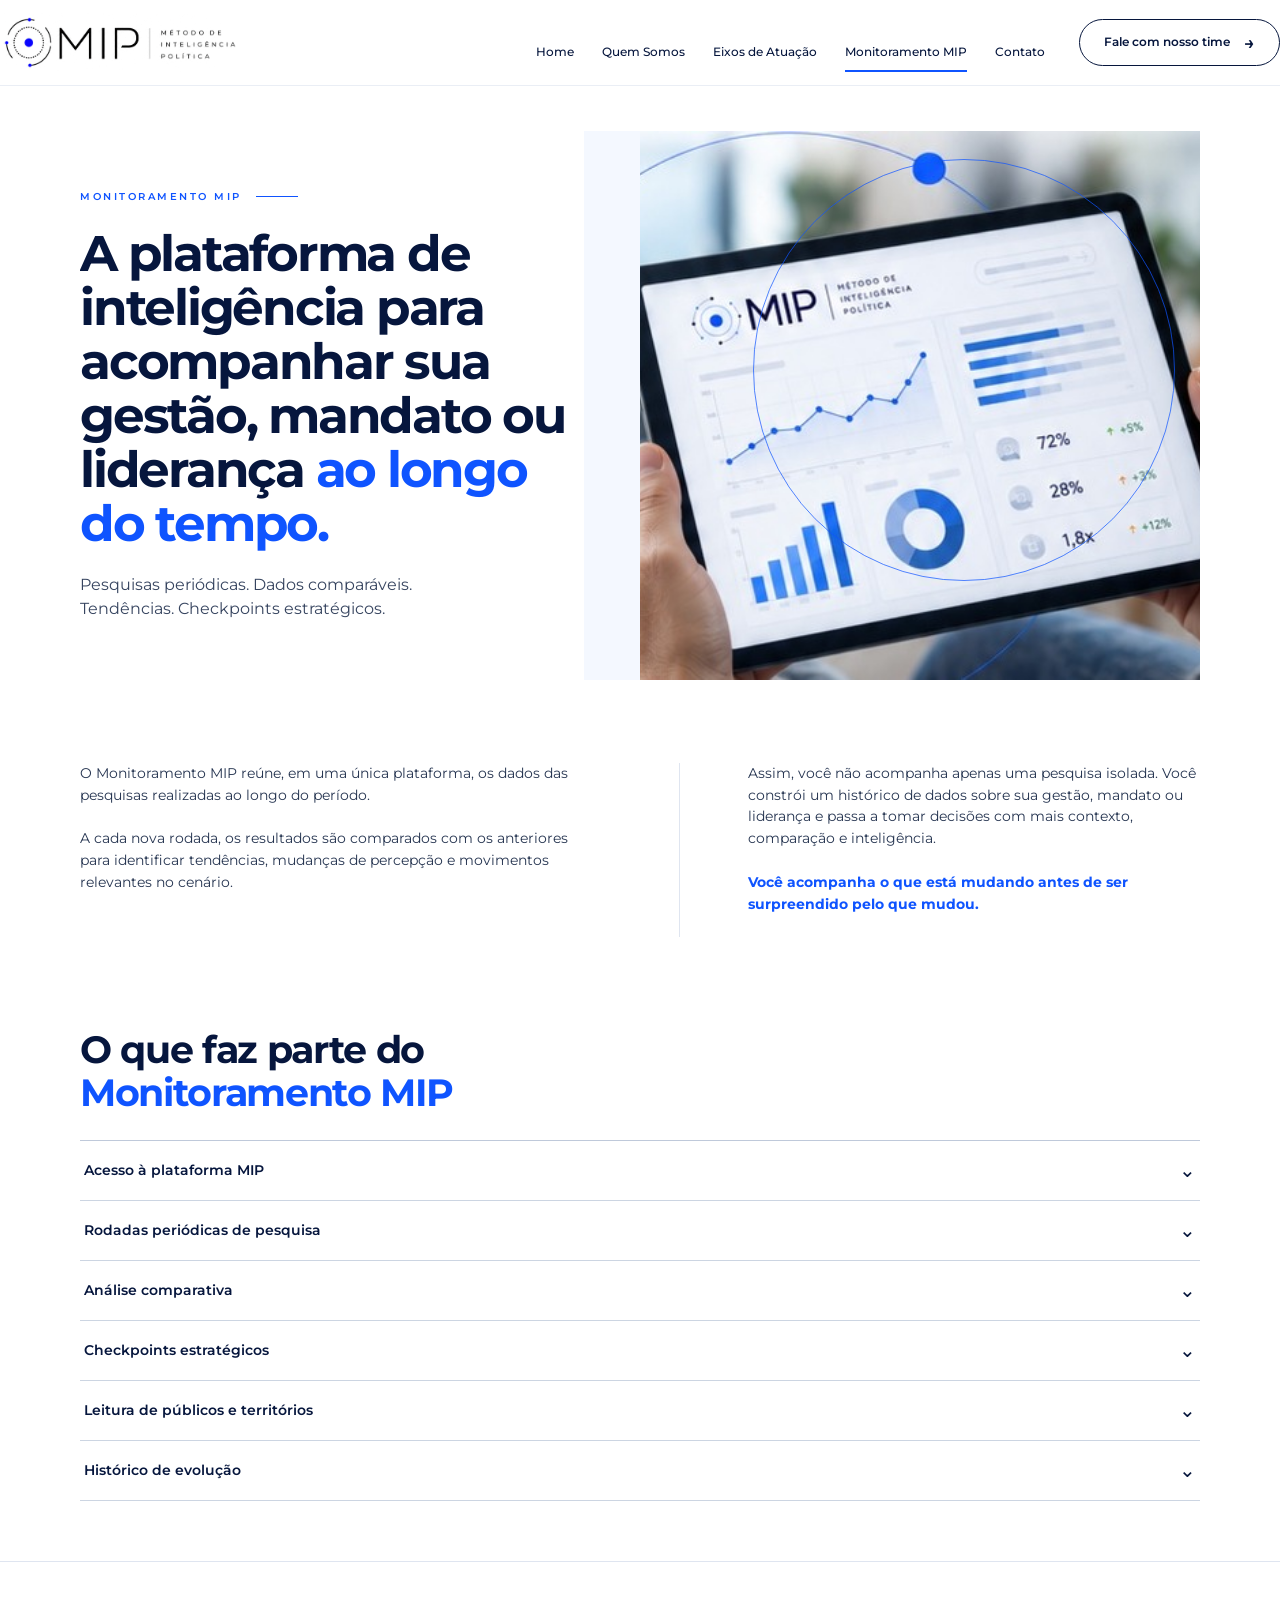
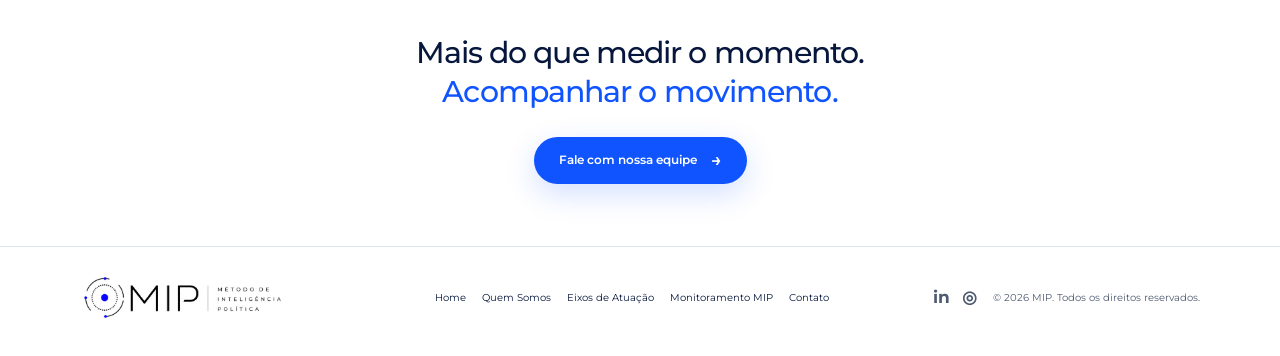
==== monitoramento.html @ 914e82f8 "Site MIP — versão inicial para GitHub Pages Co-Authored-By: Claude Sonnet 5 <noreply@anthropic.com>" ====
<!doctype html><html lang="pt-BR"><head><meta charset="utf-8"><meta name="viewport" content="width=device-width,initial-scale=1"><title>Monitoramento MIP</title><meta name="description" content="A plataforma de inteligência para acompanhar sua gestão, mandato ou liderança ao longo do tempo."><link rel="stylesheet" href="./assets/css/styles.css"></head><body class="internal-page">
<header class="site-header"><div class="container header-inner"><a class="brand" href="./index.html"><img src="./assets/img/logo-mip.png" alt="MIP — Método de Inteligência Política"></a><nav class="site-nav"><a href="./index.html">Home</a><a href="./quem-somos.html">Quem Somos</a><a href="./eixos.html">Eixos de Atuação</a><a class="active" href="./monitoramento.html">Monitoramento MIP</a><a href="#" data-contact>Contato</a></nav><button class="btn btn-outline nav-contact" data-contact>Fale com nosso time <span class="arrow">→</span></button><button class="mobile-toggle">☰</button></div></header>
<main><section class="monitor-hero"><div class="container monitor-shell reveal"><div class="monitor-copy"><p class="eyebrow">Monitoramento MIP</p><h1>A plataforma de inteligência para acompanhar sua gestão, mandato ou liderança <span class="blue">ao longo do tempo.</span></h1><p class="monitor-sub">Pesquisas periódicas. Dados comparáveis.<br>Tendências. Checkpoints estratégicos.</p></div><div class="monitor-visual"><img src="./assets/img/monitor-tablet.jpg" alt="Tablet com dashboards do Monitoramento MIP"></div></div></section>
<section><div class="container monitor-intro reveal"><div><p>O Monitoramento MIP reúne, em uma única plataforma, os dados das pesquisas realizadas ao longo do período.</p><p>A cada nova rodada, os resultados são comparados com os anteriores para identificar tendências, mudanças de percepção e movimentos relevantes no cenário.</p></div><div><p>Assim, você não acompanha apenas uma pesquisa isolada. Você constrói um histórico de dados sobre sua gestão, mandato ou liderança e passa a tomar decisões com mais contexto, comparação e inteligência.</p><p><strong>Você acompanha o que está mudando antes de ser surpreendido pelo que mudou.</strong></p></div></div></section>
<section class="monitor-parts"><div class="container reveal"><h2>O que faz parte do<br><span class="blue">Monitoramento MIP</span></h2><div class="accordion"><details><summary>Acesso à plataforma MIP</summary><div class="accordion-body">Um ambiente exclusivo para acompanhar os dados, comparações e a evolução dos principais indicadores ao longo do tempo.</div></details><details><summary>Rodadas periódicas de pesquisa</summary><div class="accordion-body">Pesquisas realizadas conforme a periodicidade definida em cada projeto, criando uma base contínua de comparação e acompanhamento.</div></details><details><summary>Análise comparativa</summary><div class="accordion-body">Cada nova rodada é comparada com os resultados anteriores para identificar tendências, avanços, recuos e mudanças de percepção.</div></details><details><summary>Checkpoints estratégicos</summary><div class="accordion-body">Reuniões periódicas com nossa equipe para apresentar os principais movimentos identificados, discutir os resultados e apoiar decisões e ajustes de estratégia.</div></details><details><summary>Leitura de públicos e territórios</summary><div class="accordion-body">Acompanhamento das diferenças de percepção entre regiões, segmentos e públicos, permitindo identificar forças, fragilidades e oportunidades.</div></details><details><summary>Histórico de evolução</summary><div class="accordion-body">Uma visão acumulada do cenário, que permite compreender não apenas como está hoje, mas como a percepção vem se transformando ao longo do tempo.</div></details></div></div></section>
<section class="final-cta"><div class="container"><h2>Mais do que medir o momento.<br><span class="blue">Acompanhar o movimento.</span></h2><button class="btn btn-primary" data-contact>Fale com nossa equipe <span class="arrow">→</span></button></div></section></main>
<footer class="site-footer"><div class="container footer-inner"><a class="brand" href="./index.html"><img src="./assets/img/logo-mip.png" alt="MIP"></a><nav class="footer-nav"><a href="./index.html">Home</a><a href="./quem-somos.html">Quem Somos</a><a href="./eixos.html">Eixos de Atuação</a><a href="./monitoramento.html">Monitoramento MIP</a><a href="#" data-contact>Contato</a></nav><div class="footer-meta"><div class="socials"><a href="#">in</a><a href="#">◎</a></div><span>© 2026 MIP. Todos os direitos reservados.</span></div></div></footer>
<div class="modal" id="contactModal" aria-hidden="true"><div class="modal-card"><button class="modal-close">×</button><h2>Fale com nosso time</h2><p>Conte brevemente o que você precisa. Nossa equipe entra em contato.</p><form class="contact-form" action="https://formsubmit.co/agencia@comc.online" method="POST" target="form-submit-frame"><input type="hidden" name="_subject" value="Novo contato pelo site MIP"><input type="hidden" name="_captcha" value="false"><input type="hidden" name="_template" value="table"><div class="field"><label>Nome</label><input name="nome" required></div><div class="field"><label>E-mail</label><input type="email" name="email" required></div><div class="field"><label>Telefone</label><input name="telefone" required></div><div class="field"><label>Mensagem</label><textarea name="mensagem" required></textarea></div><button class="btn btn-primary" type="submit">Enviar mensagem →</button><div class="form-success">Mensagem enviada. Obrigado pelo contato.</div></form><iframe name="form-submit-frame" hidden></iframe></div></div><script src="./assets/js/site.js"></script></body></html>
---- assets/css/styles.css ----
@import url('https://fonts.googleapis.com/css2?family=Montserrat:wght@400;500;600;700&display=swap');

:root{
  --blue:#0f54ff;
  --blue2:#1d68ff;
  --ink:#06163d;
  --navy:#03172a;
  --muted:#44506a;
  --line:#dfe5f0;
  --paper:#ffffff;
  --soft:#f7f9fc;
  --radius:24px;
  --max:1120px;
  --shadow:0 28px 80px rgba(5,22,61,.12);
}
*{box-sizing:border-box}
html{scroll-behavior:smooth}
body{margin:0;font-family:'Montserrat',Arial,sans-serif;color:var(--ink);background:#fff;line-height:1.55;-webkit-font-smoothing:antialiased}
a{color:inherit;text-decoration:none}
button,input,textarea{font:inherit}
img{max-width:100%;display:block}
.container{width:min(var(--max),calc(100% - 56px));margin-inline:auto}
.site-header{height:86px;display:flex;align-items:center;background:#fff;position:sticky;top:0;z-index:50;border-bottom:1px solid rgba(223,229,240,.65)}
.header-inner{display:flex;align-items:center;gap:34px;width:100%}
.brand{display:inline-flex;align-items:center;flex:0 0 auto}
.brand img{width:240px;height:auto}
.site-nav{display:flex;align-items:center;justify-content:center;gap:28px;margin-left:auto}
.site-nav a,.nav-contact{font-size:12px;font-weight:500;white-space:nowrap}
.site-nav a{padding:30px 0 9px;border-bottom:2px solid transparent}
.site-nav a:hover,.site-nav a.active{border-bottom-color:var(--blue)}
.btn{display:inline-flex;align-items:center;justify-content:center;gap:14px;border:1px solid transparent;border-radius:999px;padding:13px 24px;font-size:12px;font-weight:600;cursor:pointer;transition:.22s ease;background:none}
.btn-primary{background:var(--blue);color:#fff;box-shadow:0 10px 30px rgba(15,84,255,.18)}
.btn-primary:hover{transform:translateY(-2px);background:#074be9}
.btn-outline{border-color:var(--ink);color:var(--ink)}
.btn-outline:hover{border-color:var(--blue);color:var(--blue)}
.btn-light{border-color:rgba(255,255,255,.7);color:#fff}
.arrow{font-size:18px;line-height:1}
.eyebrow{display:flex;align-items:center;gap:14px;text-transform:uppercase;letter-spacing:.25em;font-weight:600;font-size:10px;color:var(--blue);margin:0 0 22px}
.eyebrow:after{content:'';width:42px;height:1px;background:var(--blue)}
.display{font-size:clamp(42px,5vw,68px);line-height:1.05;letter-spacing:-.045em;margin:0;font-weight:700}
.display .blue,.blue{color:var(--blue)}
.lead{font-size:17px;color:var(--muted);max-width:650px}
.copy{font-size:15px;color:#263551}
.copy p{margin:0 0 22px}
.section{padding:92px 0}
.section-tight{padding:58px 0}
.rule{border-top:1px solid var(--line)}
.reveal{opacity:0;transform:translateY(18px);transition:opacity .65s ease,transform .65s ease}
.reveal.visible{opacity:1;transform:none}

/* shared footer + CTA */
.final-cta{padding:72px 0 62px;border-top:1px solid var(--line);text-align:center}
.final-cta h2{margin:0 0 26px;font-size:30px;line-height:1.28;font-weight:500;letter-spacing:-.03em}
.site-footer{border-top:1px solid var(--line);padding:26px 0 34px}
.footer-inner{display:grid;grid-template-columns:250px 1fr auto;gap:28px;align-items:center}
.footer-inner .brand img{width:205px}
.footer-nav{display:flex;gap:16px;justify-content:center;flex-wrap:wrap;font-size:10px}
.footer-meta{display:flex;align-items:center;gap:16px;font-size:10px;color:#4e5a70}
.socials{display:flex;gap:12px}
.socials a{font-weight:700;font-size:17px}

/* Home */
.home-header{background:transparent;border-bottom-color:rgba(255,255,255,.15);position:absolute;top:0;left:0;right:0;color:#fff}
.home-header .brand img{filter:brightness(0) invert(1)}
.home-header .btn-outline{border-color:rgba(255,255,255,.75);color:#fff}
.home-hero{background:radial-gradient(circle at 70% 28%,rgba(14,76,145,.34),transparent 35%),linear-gradient(135deg,#061b30 0%,#031321 60%,#061d30 100%);color:#fff;min-height:690px;position:relative;overflow:hidden;padding:150px 0 70px}
.home-hero:after{content:'';position:absolute;inset:auto -120px -170px auto;width:560px;height:560px;border:1px solid rgba(15,84,255,.55);border-radius:50%;z-index:2}
.home-grid{display:grid;grid-template-columns:1.05fr .95fr;gap:42px;align-items:center}
.home-grid>.reveal:first-child{position:relative;z-index:3}
.home-hero .display{max-width:600px;text-shadow:0 2px 30px rgba(3,12,22,.5)}
.home-hero .lead{color:#e9eef7;font-size:15px;max-width:560px;margin:22px 0 28px;text-shadow:0 1px 20px rgba(3,12,22,.45)}
.hero-actions{display:flex;gap:14px;flex-wrap:wrap}
/* full-bleed hero photo that dissolves into the copy on its left edge */
.home-photo{position:absolute;top:0;right:0;bottom:0;left:auto;width:clamp(560px,60%,1200px);min-height:0;margin:0;display:block;z-index:0}
.home-photo img{width:100%;height:100%;object-fit:cover;object-position:center right;border-radius:0;box-shadow:none;filter:saturate(.92) contrast(1.03);-webkit-mask-image:linear-gradient(to right,transparent 0,rgba(0,0,0,.55) 28%,#000 56%);mask-image:linear-gradient(to right,transparent 0,rgba(0,0,0,.55) 28%,#000 56%)}
.home-hero::before{content:'';position:absolute;inset:0;z-index:1;pointer-events:none;background:linear-gradient(100deg,#04101d 0%,rgba(4,16,29,.94) 24%,rgba(4,16,29,.6) 42%,rgba(4,16,29,0) 64%)}
.orbit{position:absolute;width:430px;height:430px;border:1px solid rgba(15,84,255,.82);border-radius:50%;pointer-events:none;top:15%;right:12%;left:auto}
.orbit:before,.orbit:after{content:'';position:absolute;width:16px;height:16px;background:var(--blue);border-radius:50%}
.orbit:before{left:-8px;top:47%}.orbit:after{right:13%;top:-7px}
.context-band{background:linear-gradient(90deg,#04182b,#031a2e);color:#fff;padding:58px 0}
.context-grid{display:grid;grid-template-columns:.78fr 1.22fr;gap:55px;align-items:center}
.context-title{font-size:34px;line-height:1.18;margin:0;font-weight:700;letter-spacing:-.03em}
.context-points{display:grid;grid-template-columns:1fr 1fr;gap:10px 34px;font-size:12px;color:#eef4fb}
.context-points span:before{content:'';display:inline-block;width:24px;height:2px;background:var(--blue);margin-right:14px;vertical-align:middle}
.context-points .closing{grid-column:1/-1;margin-top:8px;font-weight:500}
.home-about{display:grid;grid-template-columns:.9fr 1.1fr;min-height:430px}
.home-about-copy{padding:72px max(52px,calc((100vw - var(--max))/2));padding-right:55px;display:flex;flex-direction:column;justify-content:center}
.home-about-copy h2{font-size:38px;line-height:1.12;margin:0 0 20px;letter-spacing:-.035em}
.home-about-copy p{font-size:15px;margin:0 0 12px}
.home-about-copy strong{color:#073dce}
.home-about-photo{background:url('../img/home-office.jpg') center/cover no-repeat;min-height:430px}
.home-footer{background:#03172a;color:#fff;border-top:0}
.home-footer .footer-meta{color:#b8c2d2}
.home-footer .brand img{filter:brightness(0) invert(1)}

/* Internal hero: Who */
.internal-page{background:#fff}
.clean-hero{padding:105px 0 72px}
.clean-hero-grid{display:grid;grid-template-columns:.9fr 1.1fr;gap:64px;align-items:center}
.clean-hero h1{font-size:58px;line-height:1.07;letter-spacing:-.045em;margin:0;font-weight:500;max-width:470px}
.clean-photo img{width:100%;height:380px;object-fit:cover}
.two-copy{display:grid;grid-template-columns:1fr 1fr;gap:84px;padding:80px 0 100px}
.two-copy>div+div{border-left:1px solid var(--line);padding-left:70px}

/* Eixos */
.axes-hero{padding:45px 0 26px}
.axes-hero-shell{position:relative;display:grid;grid-template-columns:.85fr 1.15fr;min-height:360px;align-items:stretch;overflow:hidden}
.axes-hero-copy{padding:58px 50px 56px 0;z-index:2;background:linear-gradient(90deg,#fff 84%,rgba(255,255,255,.78) 100%)}
.axes-hero-copy h1{font-size:52px;line-height:1.06;margin:0 0 16px;font-weight:500;letter-spacing:-.045em}
.axes-hero-copy .lead{font-size:14px;margin:0;max-width:520px}
.axes-visual{position:relative;overflow:hidden;border-radius:0 2px 2px 0}
.axes-visual img{width:100%;height:100%;object-fit:cover}
.axes-visual:before{content:'';position:absolute;inset:0;background:linear-gradient(90deg,rgba(255,255,255,.34),transparent 25%);z-index:1}
.axes-visual:after{content:'';position:absolute;left:-90px;top:-70px;width:280px;height:280px;border:1px solid rgba(15,84,255,.6);border-radius:50%;z-index:2}
.axes-layout{display:grid;gap:56px;padding:42px 0 65px}
.axis-row{display:grid;grid-template-columns:160px 1fr;gap:34px}
.axis-label{display:flex;align-items:flex-start;gap:17px;padding-top:4px}
.axis-number{color:var(--blue);font-size:18px;font-weight:500}
.axis-icon{width:66px;height:66px;border:2px solid var(--ink);border-radius:18px;position:relative;display:grid;place-items:center;font-weight:700;font-size:24px}
.axis-content h2{font-size:26px;margin:0 0 18px;text-transform:uppercase;letter-spacing:.02em}
.accordion{border-top:1px solid #bfc9da}
.accordion details{border-bottom:1px solid #ccd5e2}
.accordion summary{list-style:none;cursor:pointer;padding:14px 4px;display:flex;align-items:center;justify-content:space-between;gap:16px;font-size:14px;font-weight:600}
.accordion summary::-webkit-details-marker{display:none}
.accordion summary:after{content:'⌄';font-size:20px;font-weight:400;transition:.2s}
.accordion details[open] summary:after{transform:rotate(180deg)}
.accordion-body{padding:0 4px 18px;color:#4b5871;font-size:13px;max-width:860px}
.accordion-body .btn{margin-top:10px;padding:9px 17px}

/* Monitor */
.monitor-hero{padding:45px 0 28px}
.monitor-shell{display:grid;grid-template-columns:1fr 1fr;min-height:500px;align-items:center;background:linear-gradient(90deg,#fff 45%,#f4f8ff 45%);overflow:hidden;position:relative}
.monitor-copy{padding:58px 55px 58px 0}
.monitor-copy h1{font-size:50px;line-height:1.08;margin:0 0 22px;letter-spacing:-.045em}
.monitor-sub{font-size:16px;color:#36445f;margin:0}
.monitor-visual{height:100%;min-height:500px;display:flex;align-items:center;justify-content:center;position:relative}
.monitor-visual img{width:100%;height:100%;object-fit:cover}
.monitor-visual:after{content:'';position:absolute;width:420px;height:420px;border:1px solid rgba(15,84,255,.7);border-radius:50%;right:25px;top:28px;pointer-events:none}
.monitor-intro{display:grid;grid-template-columns:1fr 1fr;gap:78px;padding:55px 0 62px}
.monitor-intro>div+div{border-left:1px solid var(--line);padding-left:68px}
.monitor-intro p{font-size:14px;color:#263551;margin:0 0 22px}
.monitor-intro strong{color:var(--blue)}
.monitor-parts h2{font-size:38px;line-height:1.12;margin:0 0 26px;letter-spacing:-.035em}
.monitor-parts{padding:30px 0 60px}

/* Modal */
.modal{position:fixed;inset:0;display:none;align-items:center;justify-content:center;background:rgba(2,14,26,.68);z-index:100;padding:24px}
.modal.open{display:flex}
.modal-card{width:min(620px,100%);background:#fff;border-radius:18px;box-shadow:0 30px 100px rgba(0,0,0,.3);padding:34px;position:relative}
.modal-close{position:absolute;right:18px;top:14px;border:0;background:none;font-size:28px;cursor:pointer;color:#3c485d}
.modal-card h2{font-size:30px;margin:0 0 6px;letter-spacing:-.03em}
.modal-card>p{margin:0 0 24px;color:#647086;font-size:13px}
.contact-form{display:grid;gap:15px}
.field{display:grid;gap:7px}
.field label{font-size:11px;font-weight:600;letter-spacing:.08em;text-transform:uppercase}
.field input,.field textarea{width:100%;border:1px solid #ccd5e2;border-radius:10px;padding:13px 14px;outline:none;background:#fff;color:var(--ink)}
.field input:focus,.field textarea:focus{border-color:var(--blue);box-shadow:0 0 0 3px rgba(15,84,255,.08)}
.field textarea{min-height:125px;resize:vertical}
.form-note{font-size:10px;color:#778198}
.form-success{display:none;margin-top:10px;padding:12px;border-radius:10px;background:#eff5ff;color:#073dce;font-size:12px}
.mobile-toggle{display:none;margin-left:auto;border:0;background:none;font-size:26px}

@media (max-width:900px){
  .container{width:min(100% - 32px,var(--max))}
  .site-header{height:74px}
  .brand img{width:190px}.site-nav{display:none;position:absolute;top:74px;left:0;right:0;background:#fff;color:var(--ink);padding:18px 24px 26px;flex-direction:column;align-items:flex-start;box-shadow:0 16px 30px rgba(0,0,0,.08)}
  .site-nav.open{display:flex}.nav-contact{display:none}.mobile-toggle{display:block}.home-header .mobile-toggle{color:#fff}.home-header .site-nav{background:#03172a;color:#fff}
  .home-grid,.context-grid,.clean-hero-grid,.axes-hero-shell,.monitor-shell,.monitor-intro,.two-copy{grid-template-columns:1fr}
  .home-hero{padding-top:130px}
  .home-hero::before{display:none}
  .home-photo{position:static;inset:auto;width:auto;min-height:370px;display:flex;align-items:center;justify-content:center;margin-top:26px}
  .home-photo img{width:auto;height:390px;border-radius:2px;-webkit-mask-image:none;mask-image:none;object-position:center}
  .home-hero .display,.home-hero .lead{text-shadow:none}
  .orbit{width:320px;height:320px;top:auto;right:auto;left:auto}
  .context-points{grid-template-columns:1fr}.context-points .closing{grid-column:auto}
  .home-about{grid-template-columns:1fr}.home-about-copy{padding:64px 28px}.home-about-photo{min-height:340px}
  .clean-hero h1{font-size:46px}.clean-photo img{height:300px}.two-copy{gap:20px;padding-top:45px}.two-copy>div+div{border-left:0;padding-left:0}
  .axes-hero-copy{padding:35px 0}.axes-visual{height:280px}.axis-row{grid-template-columns:1fr;gap:14px}.axis-label{align-items:center}.axes-layout{gap:42px}
  .monitor-shell{background:#fff}.monitor-copy{padding:35px 0}.monitor-visual{min-height:360px}.monitor-intro{gap:18px}.monitor-intro>div+div{padding-left:0;border-left:0}
  .footer-inner{grid-template-columns:1fr;text-align:center}.footer-inner .brand{justify-content:center}.footer-nav{justify-content:center}.footer-meta{justify-content:center}
}
@media (max-width:560px){
  .display{font-size:42px}.section{padding:68px 0}.home-hero{min-height:auto}.home-photo{min-height:300px}.home-photo img{height:310px}.orbit{width:250px;height:250px}
  .hero-actions{flex-direction:column;align-items:flex-start}.context-title{font-size:30px}.home-about-copy h2{font-size:33px}
  .clean-hero{padding-top:68px}.clean-hero h1{font-size:42px}.axes-hero-copy h1{font-size:44px}.monitor-copy h1{font-size:41px}.monitor-parts h2{font-size:33px}
  .final-cta h2{font-size:26px}.modal-card{padding:28px 20px}
}
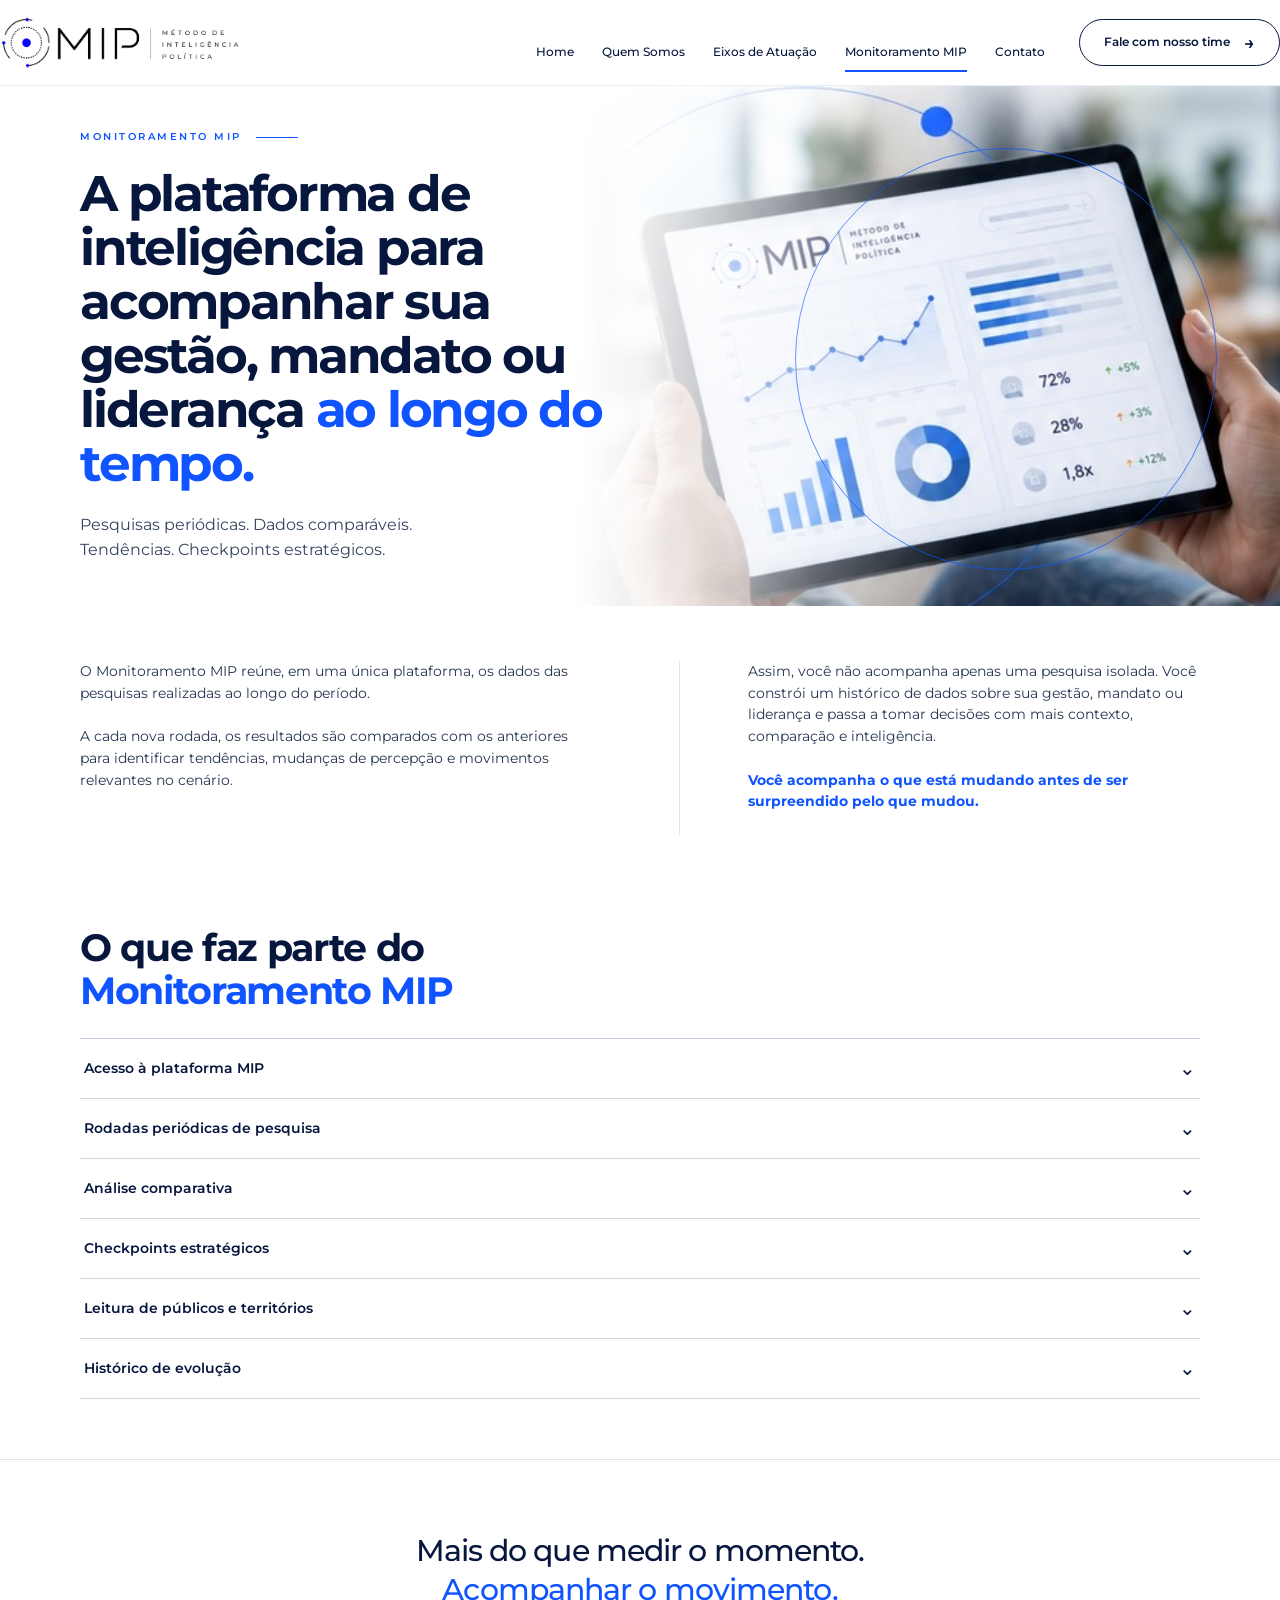
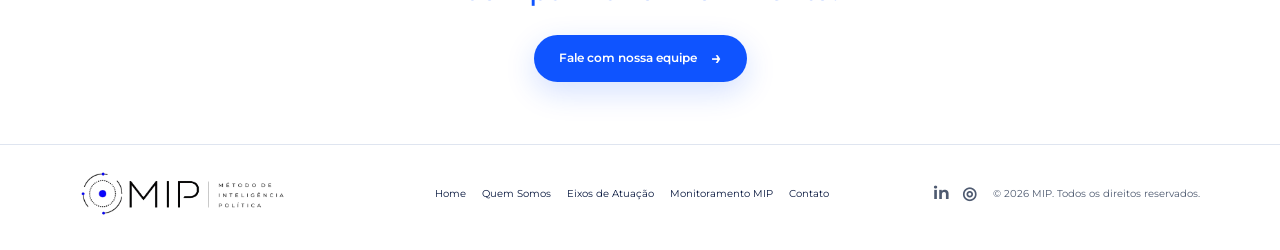
==== commit 054efa24: "Heros internos: foto full-bleed com dissolve em degrade (igual a home) Aplica o mesmo efeito da home" ====
--- a/monitoramento.html
+++ b/monitoramento.html
@@ -1,6 +1,6 @@
 <!doctype html><html lang="pt-BR"><head><meta charset="utf-8"><meta name="viewport" content="width=device-width,initial-scale=1"><title>Monitoramento MIP</title><meta name="description" content="A plataforma de inteligência para acompanhar sua gestão, mandato ou liderança ao longo do tempo."><link rel="stylesheet" href="./assets/css/styles.css"></head><body class="internal-page">
 <header class="site-header"><div class="container header-inner"><a class="brand" href="./index.html"><img src="./assets/img/logo-mip.png" alt="MIP — Método de Inteligência Política"></a><nav class="site-nav"><a href="./index.html">Home</a><a href="./quem-somos.html">Quem Somos</a><a href="./eixos.html">Eixos de Atuação</a><a class="active" href="./monitoramento.html">Monitoramento MIP</a><a href="#" data-contact>Contato</a></nav><button class="btn btn-outline nav-contact" data-contact>Fale com nosso time <span class="arrow">→</span></button><button class="mobile-toggle">☰</button></div></header>
-<main><section class="monitor-hero"><div class="container monitor-shell reveal"><div class="monitor-copy"><p class="eyebrow">Monitoramento MIP</p><h1>A plataforma de inteligência para acompanhar sua gestão, mandato ou liderança <span class="blue">ao longo do tempo.</span></h1><p class="monitor-sub">Pesquisas periódicas. Dados comparáveis.<br>Tendências. Checkpoints estratégicos.</p></div><div class="monitor-visual"><img src="./assets/img/monitor-tablet.jpg" alt="Tablet com dashboards do Monitoramento MIP"></div></div></section>
+<main><section class="monitor-hero"><div class="container monitor-shell"><div class="monitor-copy reveal"><p class="eyebrow">Monitoramento MIP</p><h1>A plataforma de inteligência para acompanhar sua gestão, mandato ou liderança <span class="blue">ao longo do tempo.</span></h1><p class="monitor-sub">Pesquisas periódicas. Dados comparáveis.<br>Tendências. Checkpoints estratégicos.</p></div><div class="monitor-visual reveal"><img src="./assets/img/monitor-tablet.jpg" alt="Tablet com dashboards do Monitoramento MIP"></div></div></section>
 <section><div class="container monitor-intro reveal"><div><p>O Monitoramento MIP reúne, em uma única plataforma, os dados das pesquisas realizadas ao longo do período.</p><p>A cada nova rodada, os resultados são comparados com os anteriores para identificar tendências, mudanças de percepção e movimentos relevantes no cenário.</p></div><div><p>Assim, você não acompanha apenas uma pesquisa isolada. Você constrói um histórico de dados sobre sua gestão, mandato ou liderança e passa a tomar decisões com mais contexto, comparação e inteligência.</p><p><strong>Você acompanha o que está mudando antes de ser surpreendido pelo que mudou.</strong></p></div></div></section>
 <section class="monitor-parts"><div class="container reveal"><h2>O que faz parte do<br><span class="blue">Monitoramento MIP</span></h2><div class="accordion"><details><summary>Acesso à plataforma MIP</summary><div class="accordion-body">Um ambiente exclusivo para acompanhar os dados, comparações e a evolução dos principais indicadores ao longo do tempo.</div></details><details><summary>Rodadas periódicas de pesquisa</summary><div class="accordion-body">Pesquisas realizadas conforme a periodicidade definida em cada projeto, criando uma base contínua de comparação e acompanhamento.</div></details><details><summary>Análise comparativa</summary><div class="accordion-body">Cada nova rodada é comparada com os resultados anteriores para identificar tendências, avanços, recuos e mudanças de percepção.</div></details><details><summary>Checkpoints estratégicos</summary><div class="accordion-body">Reuniões periódicas com nossa equipe para apresentar os principais movimentos identificados, discutir os resultados e apoiar decisões e ajustes de estratégia.</div></details><details><summary>Leitura de públicos e territórios</summary><div class="accordion-body">Acompanhamento das diferenças de percepção entre regiões, segmentos e públicos, permitindo identificar forças, fragilidades e oportunidades.</div></details><details><summary>Histórico de evolução</summary><div class="accordion-body">Uma visão acumulada do cenário, que permite compreender não apenas como está hoje, mas como a percepção vem se transformando ao longo do tempo.</div></details></div></div></section>
 <section class="final-cta"><div class="container"><h2>Mais do que medir o momento.<br><span class="blue">Acompanhar o movimento.</span></h2><button class="btn btn-primary" data-contact>Fale com nossa equipe <span class="arrow">→</span></button></div></section></main>
--- a/assets/css/styles.css
+++ b/assets/css/styles.css
@@ -97,7 +97,7 @@
 .internal-page{background:#fff}
 .clean-hero{padding:105px 0 72px}
 .clean-hero-grid{display:grid;grid-template-columns:.9fr 1.1fr;gap:64px;align-items:center}
-.clean-hero h1{font-size:58px;line-height:1.07;letter-spacing:-.045em;margin:0;font-weight:500;max-width:470px}
+.clean-hero h1{font-size:58px;line-height:1.07;letter-spacing:-.045em;margin:0;font-weight:700;max-width:470px}
 .clean-photo img{width:100%;height:380px;object-fit:cover}
 .two-copy{display:grid;grid-template-columns:1fr 1fr;gap:84px;padding:80px 0 100px}
 .two-copy>div+div{border-left:1px solid var(--line);padding-left:70px}
@@ -106,7 +106,7 @@
 .axes-hero{padding:45px 0 26px}
 .axes-hero-shell{position:relative;display:grid;grid-template-columns:.85fr 1.15fr;min-height:360px;align-items:stretch;overflow:hidden}
 .axes-hero-copy{padding:58px 50px 56px 0;z-index:2;background:linear-gradient(90deg,#fff 84%,rgba(255,255,255,.78) 100%)}
-.axes-hero-copy h1{font-size:52px;line-height:1.06;margin:0 0 16px;font-weight:500;letter-spacing:-.045em}
+.axes-hero-copy h1{font-size:52px;line-height:1.06;margin:0 0 16px;font-weight:700;letter-spacing:-.045em}
 .axes-hero-copy .lead{font-size:14px;margin:0;max-width:520px}
 .axes-visual{position:relative;overflow:hidden;border-radius:0 2px 2px 0}
 .axes-visual img{width:100%;height:100%;object-fit:cover}
@@ -131,7 +131,7 @@
 .monitor-hero{padding:45px 0 28px}
 .monitor-shell{display:grid;grid-template-columns:1fr 1fr;min-height:500px;align-items:center;background:linear-gradient(90deg,#fff 45%,#f4f8ff 45%);overflow:hidden;position:relative}
 .monitor-copy{padding:58px 55px 58px 0}
-.monitor-copy h1{font-size:50px;line-height:1.08;margin:0 0 22px;letter-spacing:-.045em}
+.monitor-copy h1{font-size:50px;line-height:1.08;margin:0 0 22px;letter-spacing:-.045em;font-weight:700}
 .monitor-sub{font-size:16px;color:#36445f;margin:0}
 .monitor-visual{height:100%;min-height:500px;display:flex;align-items:center;justify-content:center;position:relative}
 .monitor-visual img{width:100%;height:100%;object-fit:cover}
@@ -142,6 +142,19 @@
 .monitor-intro strong{color:var(--blue)}
 .monitor-parts h2{font-size:38px;line-height:1.12;margin:0 0 26px;letter-spacing:-.035em}
 .monitor-parts{padding:30px 0 60px}
+
+/* Internal heroes: full-bleed photo dissolving into the copy (same effect as the home) */
+.clean-hero,.axes-hero,.monitor-hero{position:relative;overflow:hidden;display:flex;align-items:center;min-height:520px;padding:0}
+.clean-hero-grid,.axes-hero-shell,.monitor-shell{display:block;min-height:0;background:none;overflow:visible;position:static}
+.clean-hero-grid>.reveal:first-child,.axes-hero-copy,.monitor-copy{position:relative;z-index:3}
+.axes-hero-copy,.monitor-copy{background:none;padding:40px 0;max-width:540px}
+.clean-hero-grid>.reveal:first-child{max-width:520px}
+.clean-hero::before,.axes-hero::before,.monitor-hero::before{content:'';position:absolute;inset:0;z-index:1;pointer-events:none;background:linear-gradient(100deg,#fff 0%,rgba(255,255,255,.96) 25%,rgba(255,255,255,.68) 44%,rgba(255,255,255,0) 66%)}
+.clean-photo,.axes-visual,.monitor-visual{position:absolute;top:0;right:0;bottom:0;left:auto;width:clamp(500px,55%,1080px);min-height:0;height:auto;margin:0;display:block;border-radius:0;z-index:0}
+.clean-photo img,.axes-visual img,.monitor-visual img{width:100%;height:100%;object-fit:cover;object-position:center;-webkit-mask-image:linear-gradient(to right,transparent 0,rgba(0,0,0,.5) 26%,#000 56%);mask-image:linear-gradient(to right,transparent 0,rgba(0,0,0,.5) 26%,#000 56%)}
+.axes-visual::before{display:none}
+.axes-visual::after,.monitor-visual::after{left:auto;right:9%;top:12%}
+.clean-photo::after{content:'';position:absolute;width:400px;height:400px;border:1px solid rgba(15,84,255,.42);border-radius:50%;right:9%;top:12%;pointer-events:none}
 
 /* Modal */
 .modal{position:fixed;inset:0;display:none;align-items:center;justify-content:center;background:rgba(2,14,26,.68);z-index:100;padding:24px}
@@ -177,6 +190,12 @@
   .clean-hero h1{font-size:46px}.clean-photo img{height:300px}.two-copy{gap:20px;padding-top:45px}.two-copy>div+div{border-left:0;padding-left:0}
   .axes-hero-copy{padding:35px 0}.axes-visual{height:280px}.axis-row{grid-template-columns:1fr;gap:14px}.axis-label{align-items:center}.axes-layout{gap:42px}
   .monitor-shell{background:#fff}.monitor-copy{padding:35px 0}.monitor-visual{min-height:360px}.monitor-intro{gap:18px}.monitor-intro>div+div{padding-left:0;border-left:0}
+  .clean-hero,.axes-hero,.monitor-hero{position:static;display:block;overflow:visible;min-height:0;padding:16px 0 4px}
+  .clean-hero::before,.axes-hero::before,.monitor-hero::before{display:none}
+  .axes-hero-copy,.monitor-copy{max-width:none}
+  .clean-photo,.axes-visual,.monitor-visual{position:static;inset:auto;width:auto;height:auto;min-height:0;margin-top:22px}
+  .clean-photo img,.axes-visual img,.monitor-visual img{-webkit-mask-image:none;mask-image:none;height:300px;border-radius:2px}
+  .clean-photo::after,.axes-visual::after,.monitor-visual::after{display:none}
   .footer-inner{grid-template-columns:1fr;text-align:center}.footer-inner .brand{justify-content:center}.footer-nav{justify-content:center}.footer-meta{justify-content:center}
 }
 @media (max-width:560px){
